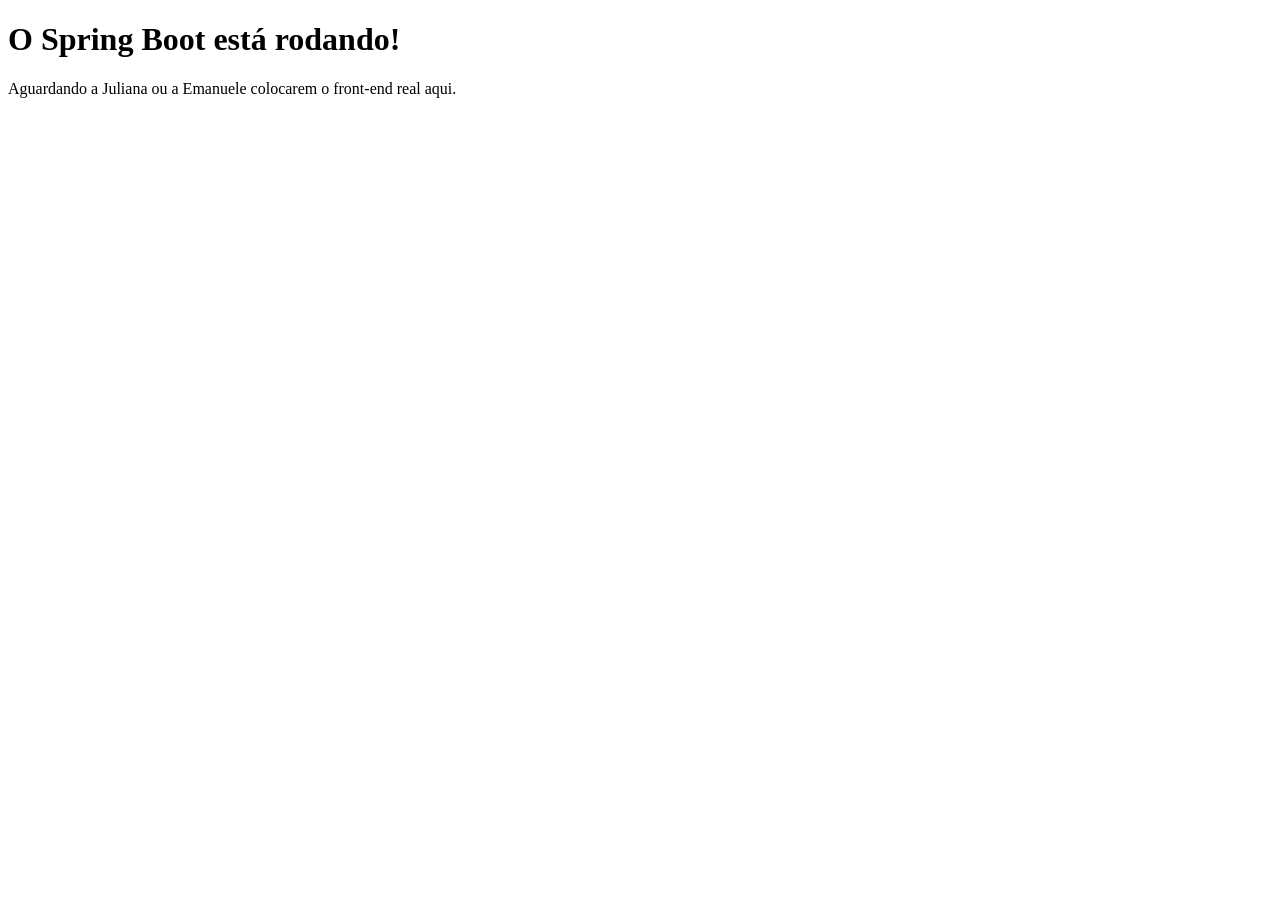
==== demo/src/main/resources/templates/index.html @ e8cf3cdd "Substituindo frontend por estrutura Spring Boot" ====
<!DOCTYPE html>
<html lang="pt-BR" xmlns:th="http://www.thymeleaf.org">
<head>
    <meta charset="UTF-8">
    <title>GestFit - Teste Inicial</title>
</head>
<body>
<h1>O Spring Boot está rodando!</h1>
<p>Aguardando a Juliana ou a Emanuele colocarem o front-end real aqui.</p>
</body>
</html>
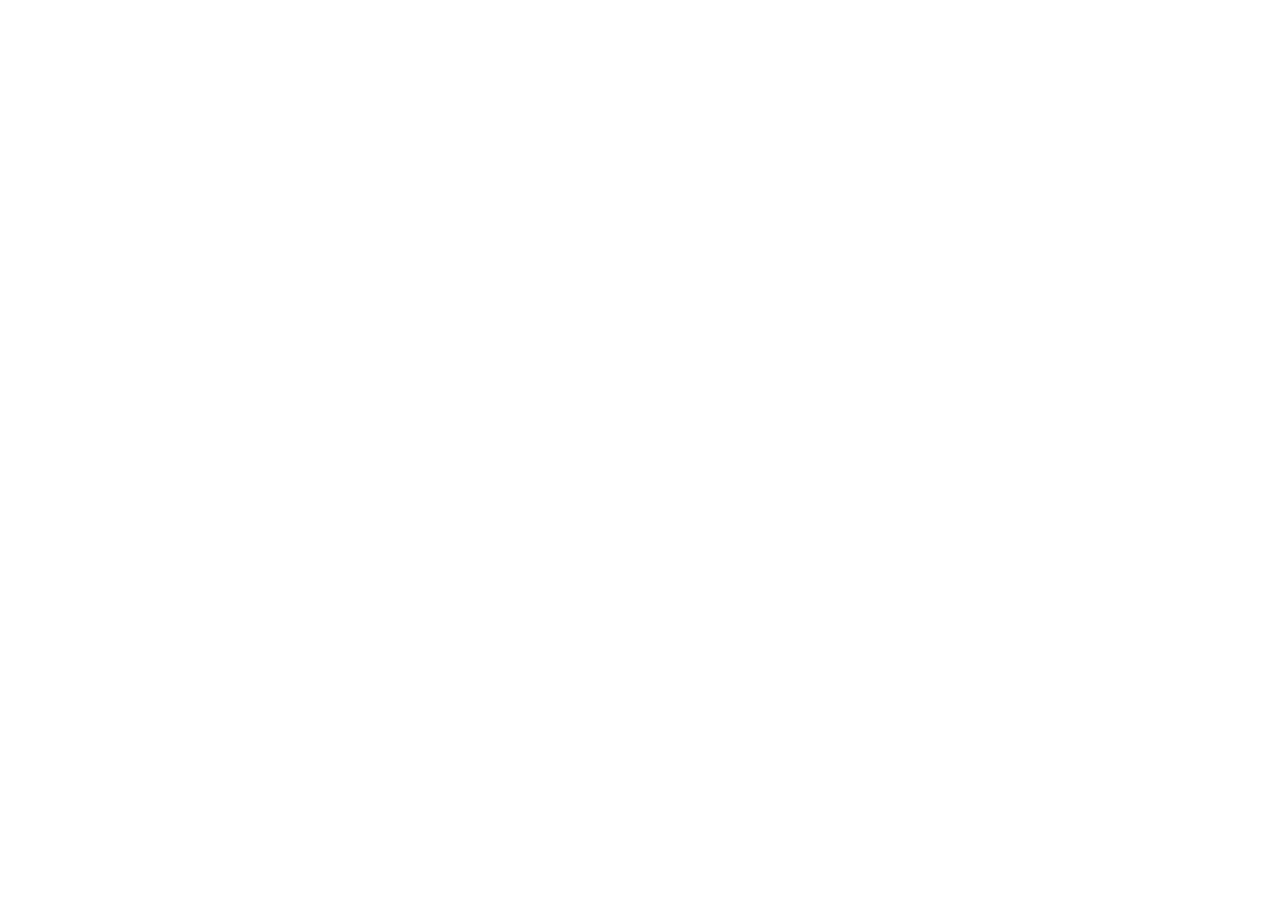
==== commit a7217892: "Frontend : Adiciona HTML completo e CSS oficial do GestFit" ====
--- a/demo/src/main/resources/templates/index.html
+++ b/demo/src/main/resources/templates/index.html
@@ -2,10 +2,15 @@
 <html lang="pt-BR" xmlns:th="http://www.thymeleaf.org">
 <head>
     <meta charset="UTF-8">
-    <title>GestFit - Teste Inicial</title>
+    <meta name="viewport" content="width=device-width, initial-scale=1.0">
+    <title>GestFit - Dashboard</title>
+
+    <link href="https://cdn.jsdelivr.net/npm/bootstrap@5.3.3/dist/css/bootstrap.min.css" rel="stylesheet">
+
+    <link rel="stylesheet" th:href="@{/css/style.css}">
 </head>
 <body>
-<h1>O Spring Boot está rodando!</h1>
-<p>Aguardando a Juliana ou a Emanuele colocarem o front-end real aqui.</p>
+
+<script src="https://cdn.jsdelivr.net/npm/bootstrap@5.3.3/dist/js/bootstrap.bundle.min.js"></script>
 </body>
 </html>
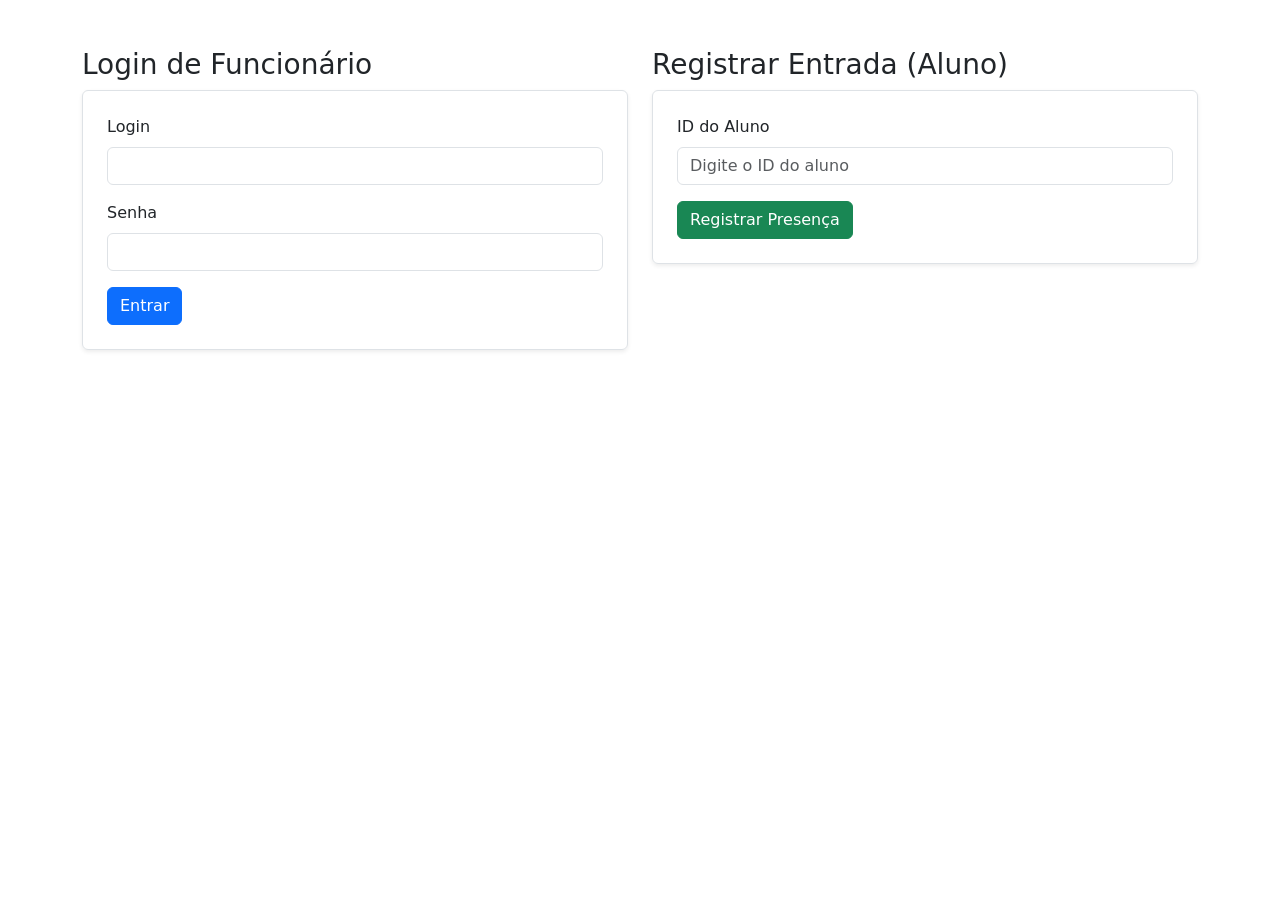
==== commit 37ab666c: "feat: implementa gestão de usuários, autenticação e registro de frequência" ====
--- a/demo/src/main/resources/templates/index.html
+++ b/demo/src/main/resources/templates/index.html
@@ -9,6 +9,36 @@
 
     <link rel="stylesheet" th:href="@{/css/style.css}">
 </head>
+<div class="container mt-5">
+    <div class="row">
+        <div class="col-md-6">
+            <h3>Login de Funcionário</h3>
+            <form th:action="@{/acesso/entrar}" method="post" class="border p-4 rounded shadow-sm">
+                <div class="mb-3">
+                    <label class="form-label">Login</label>
+                    <input type="text" name="login" class="form-control" required>
+                </div>
+                <div class="mb-3">
+                    <label class="form-label">Senha</label>
+                    <input type="password" name="senha" class="form-control" required>
+                </div>
+                <button type="submit" class="btn btn-primary">Entrar</button>
+            </form>
+        </div>
+
+        <div class="col-md-6">
+            <h3>Registrar Entrada (Aluno)</h3>
+            <form th:action="@{/acesso/registrar-presenca}" method="post" class="border p-4 rounded shadow-sm">
+                <div class="mb-3">
+                    <label class="form-label">ID do Aluno</label>
+                    <input type="number" name="alunoId" class="form-control" placeholder="Digite o ID do aluno" required>
+                </div>
+                <button type="submit" class="btn btn-success">Registrar Presença</button>
+            </form>
+        </div>
+    </div>
+</div>
+
 <body>
 
 <script src="https://cdn.jsdelivr.net/npm/bootstrap@5.3.3/dist/js/bootstrap.bundle.min.js"></script>
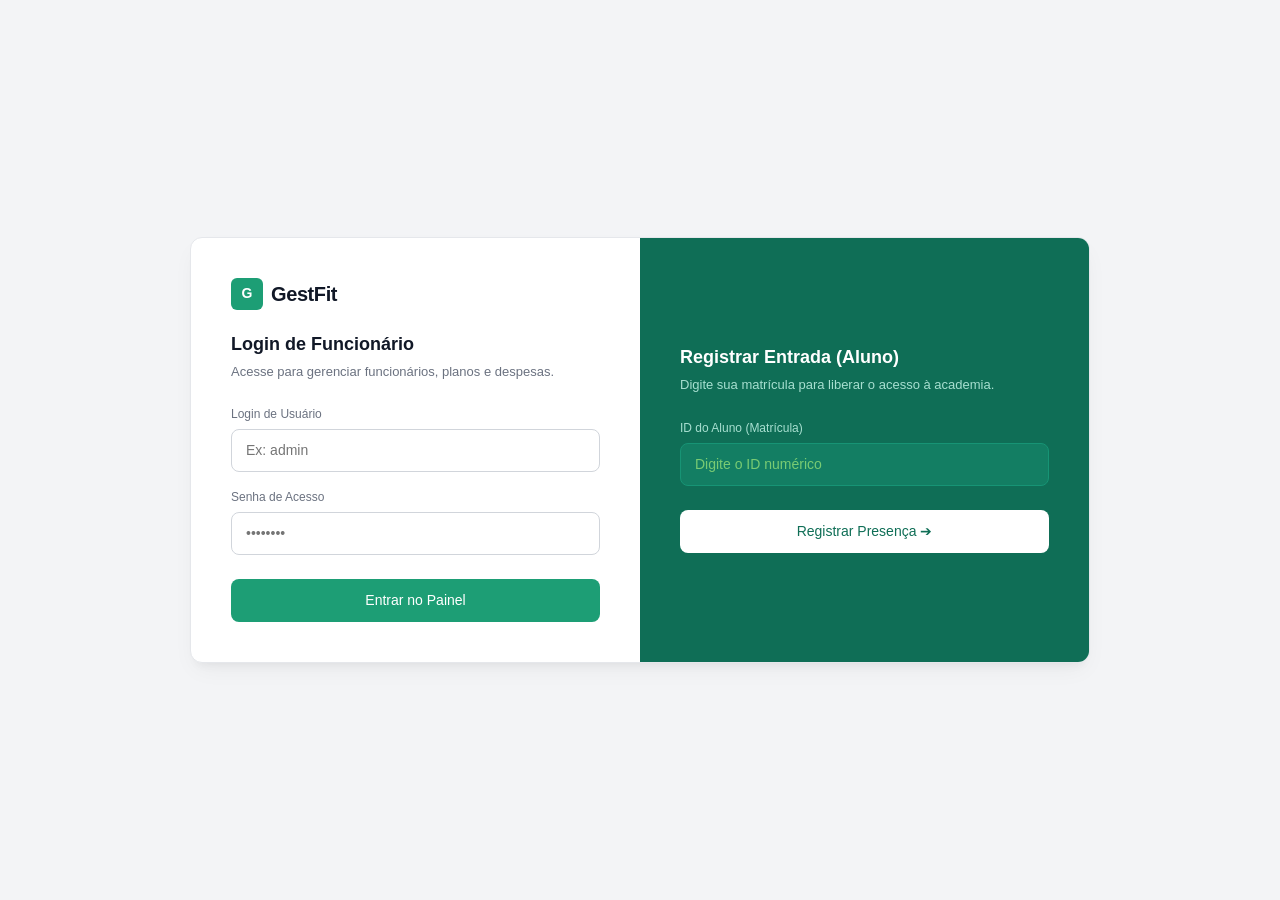
==== commit 7c242dd0: "feat: implementa front" ====
--- a/demo/src/main/resources/templates/index.html
+++ b/demo/src/main/resources/templates/index.html
@@ -3,43 +3,234 @@
 <head>
     <meta charset="UTF-8">
     <meta name="viewport" content="width=device-width, initial-scale=1.0">
-    <title>GestFit - Dashboard</title>
+    <title>GestFit - Portaria e Acesso</title>
 
     <link href="https://cdn.jsdelivr.net/npm/bootstrap@5.3.3/dist/css/bootstrap.min.css" rel="stylesheet">
 
-    <link rel="stylesheet" th:href="@{/css/style.css}">
+    <style>
+        /* INJEÇÃO DO SEU DESIGN COMPLETO E CORRIGIDO */
+        :root {
+            --color-background-primary: #ffffff;
+            --color-background-secondary: #f9fafb;
+            --color-background-tertiary: #f3f4f6;
+            --color-border-secondary: #d1d5db;
+            --color-border-tertiary: #e5e7eb;
+            --color-text-primary: #111827;
+            --color-text-secondary: #6b7280;
+            --border-radius-md: 8px;
+            --border-radius-lg: 12px;
+            --font-sans: 'Segoe UI', Tahoma, Geneva, Verdana, sans-serif;
+        }
+
+        * {
+            box-sizing: border-box;
+            margin: 0;
+            padding: 0;
+        }
+
+        body {
+            font-family: var(--font-sans);
+            font-size: 14px;
+            color: var(--color-text-primary);
+            background: var(--color-background-tertiary);
+            min-height: 100vh;
+            display: flex;
+            align-items: center;
+            justify-content: center;
+            padding: 20px;
+        }
+
+        .login-container {
+            background: var(--color-background-primary);
+            border: 0.5px solid var(--color-border-tertiary);
+            border-radius: var(--border-radius-lg);
+            overflow: hidden;
+            box-shadow: 0 10px 25px -5px rgba(0, 0, 0, 0.05), 0 8px 10px -6px rgba(0, 0, 0, 0.05);
+            width: 100%;
+            max-width: 900px;
+        }
+
+        /* Lado Administrativo */
+        .admin-side {
+            padding: 40px;
+        }
+
+        /* Lado da Portaria/Aluno */
+        .aluno-side {
+            background: #0F6E56;
+            color: white;
+            padding: 40px;
+            display: flex;
+            flex-direction: column;
+            justify-content: center;
+        }
+
+        .logo-mark {
+            display: flex;
+            align-items: center;
+            gap: 8px;
+            margin-bottom: 24px;
+        }
+
+        .logo-icon {
+            width: 32px;
+            height: 32px;
+            background: #1D9E75;
+            border-radius: 6px;
+            display: flex;
+            align-items: center;
+            justify-content: center;
+            font-weight: bold;
+            color: white;
+        }
+
+        .logo-text {
+            font-size: 20px;
+            font-weight: 600;
+            letter-spacing: -0.02em;
+        }
+
+        h3 {
+            font-size: 18px;
+            font-weight: 600;
+            margin-bottom: 6px;
+            color: var(--color-text-primary);
+        }
+
+        .aluno-side h3 {
+            color: white;
+        }
+
+        .subtitle {
+            font-size: 13px;
+            color: var(--color-text-secondary);
+            margin-bottom: 24px;
+        }
+
+        .aluno-side .subtitle {
+            color: #A7DFD0;
+        }
+
+        label {
+            font-size: 12px;
+            color: var(--color-text-secondary);
+            font-weight: 500;
+            margin-bottom: 6px;
+            display: block;
+        }
+
+        .aluno-side label {
+            color: #A7DFD0;
+        }
+
+        input {
+            font-family: var(--font-sans);
+            font-size: 14px;
+            padding: 10px 14px;
+            border: 1.5px solid var(--color-border-secondary);
+            border-radius: var(--border-radius-md);
+            background: var(--color-background-primary);
+            color: var(--color-text-primary);
+            outline: none;
+            width: 100%;
+            transition: all 0.2s;
+        }
+
+        .aluno-side input {
+            background: #137e63;
+            border-color: #179475;
+            color: white;
+        }
+
+        .aluno-side input::placeholder {
+            color: #79cb73;
+        }
+
+        input:focus {
+            border-color: #1D9E75;
+            box-shadow: 0 0 0 3px rgba(29, 158, 117, 0.15);
+        }
+
+        .aluno-side input:focus {
+            border-color: #ffffff;
+            box-shadow: 0 0 0 3px rgba(255, 255, 255, 0.2);
+        }
+
+        .btn-custom {
+            display: inline-flex;
+            align-items: center;
+            justify-content: center;
+            padding: 11px 20px;
+            border-radius: var(--border-radius-md);
+            font-size: 14px;
+            font-weight: 500;
+            cursor: pointer;
+            width: 100%;
+            transition: background 0.15s;
+            border: none;
+        }
+
+        .btn-adm {
+            background: #1D9E75;
+            color: white;
+        }
+
+        .btn-adm:hover {
+            background: #0F6E56;
+        }
+
+        .btn-aluno {
+            background: white;
+            color: #0F6E56;
+        }
+
+        .btn-aluno:hover {
+            background: #eafcf7;
+        }
+    </style>
 </head>
-<div class="container mt-5">
-    <div class="row">
-        <div class="col-md-6">
+<body>
+
+<div class="login-container">
+    <div class="row g-0">
+
+        <div class="col-md-6 admin-side">
+            <div class="logo-mark">
+                <div class="logo-icon">G</div>
+                <div class="logo-text">GestFit</div>
+            </div>
+
             <h3>Login de Funcionário</h3>
-            <form th:action="@{/acesso/entrar}" method="post" class="border p-4 rounded shadow-sm">
+            <p class="subtitle">Acesse para gerenciar funcionários, planos e despesas.</p>
+
+            <form th:action="@{/acesso/entrar}" method="post" class="space-y-4">
                 <div class="mb-3">
-                    <label class="form-label">Login</label>
-                    <input type="text" name="login" class="form-control" required>
+                    <label>Login de Usuário</label>
+                    <input type="text" name="login" placeholder="Ex: admin" required>
                 </div>
-                <div class="mb-3">
-                    <label class="form-label">Senha</label>
-                    <input type="password" name="senha" class="form-control" required>
+                <div class="mb-4">
+                    <label>Senha de Acesso</label>
+                    <input type="password" name="senha" placeholder="••••••••" required>
                 </div>
-                <button type="submit" class="btn btn-primary">Entrar</button>
+                <button type="submit" class="btn-custom btn-adm">Entrar no Painel</button>
             </form>
         </div>
 
-        <div class="col-md-6">
+        <div class="col-md-6 aluno-side">
             <h3>Registrar Entrada (Aluno)</h3>
-            <form th:action="@{/acesso/registrar-presenca}" method="post" class="border p-4 rounded shadow-sm">
-                <div class="mb-3">
-                    <label class="form-label">ID do Aluno</label>
-                    <input type="number" name="alunoId" class="form-control" placeholder="Digite o ID do aluno" required>
+            <p class="subtitle">Digite sua matrícula para liberar o acesso à academia.</p>
+
+            <form th:action="@{/acesso/registrar-presenca}" method="post">
+                <div class="mb-4">
+                    <label>ID do Aluno (Matrícula)</label>
+                    <input type="number" name="alunoId" placeholder="Digite o ID numérico" required>
                 </div>
-                <button type="submit" class="btn btn-success">Registrar Presença</button>
+                <button type="submit" class="btn-custom btn-aluno">Registrar Presença ➔</button>
             </form>
         </div>
+
     </div>
 </div>
-
-<body>
 
 <script src="https://cdn.jsdelivr.net/npm/bootstrap@5.3.3/dist/js/bootstrap.bundle.min.js"></script>
 </body>
